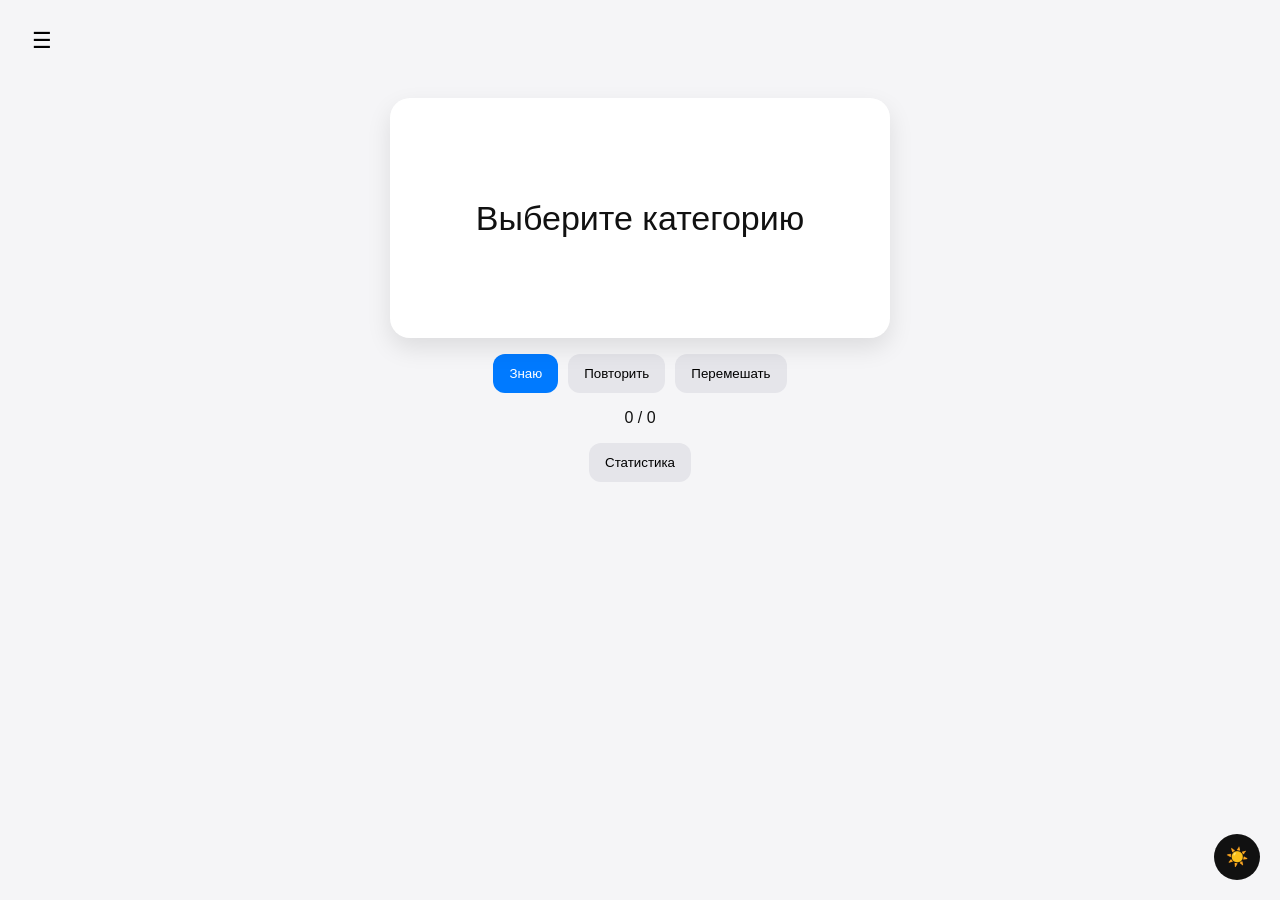
==== index.html @ 92a5ac87 "Bust GitHub Pages asset cache" ====
<!DOCTYPE html>
<html lang="ru">
<head>
  <meta charset="UTF-8">
  <meta name="viewport" content="width=device-width, initial-scale=1.0">
  <title>Flashcards</title>
  <link rel="stylesheet" href="style.css?v=20260807">
</head>

<body>

<!-- ===== TOP BAR ===== -->
<header class="topbar">
  <button id="menuBtn" class="menu-btn">☰</button>
</header>

<!-- ===== SIDEBAR ===== -->
<div class="sidebar" id="sidebar">

  <h3>Меню</h3>

  <!-- импорт -->
  <label class="file-upload hidden-menu-item">
    <input type="file" id="fileInput" accept=".json">
    <div class="file-btn">📂 Выбрать файл</div>
    <div id="fileName">Файл не выбран</div>
  </label>

  <!-- уровень -->
  <div class="menu-section hidden-menu-item">
    <label>Уровень</label>
    <select id="levelSelect">
      <option value="A1">A1</option>
      <option value="A2">A2</option>
      <option value="B1">B1</option>
      <option value="B2">B2</option>
      <option value="C1">C1</option>
    </select>
  </div>

  <!-- категория -->
  <div class="menu-section">
    <label>Категория</label>
    <select id="topicSelect"></select>
  </div>

</div> <!-- ЗАКРЫВАЕМ SIDEBAR -->

<div class="overlay" id="overlay"></div>


<!-- ===== MAIN ===== -->
<main class="container">

  <div class="card" id="card">
    <div class="card-inner" id="cardInner">

      <div class="card-front">
        <span id="word">Выберите категорию</span>
      </div>

      <div class="card-back">
        <span id="translation"></span>
      </div>

    </div>
  </div>

  <div class="buttons">
    <button id="knowBtn" class="primary">Знаю</button>
    <button id="repeatBtn" class="secondary-btn">Повторить</button>
    <button id="shuffleBtn" class="secondary-btn">Перемешать</button>
  </div>

  <p id="stats">0 / 0</p>

  <button id="openStats" class="secondary-btn">Статистика</button>

</main>

<!-- ===== MODAL ===== -->
<div class="modal" id="statsModal">
  <div class="modal-content">
    <h2>Статистика</h2>
    <p id="modalStats"></p>
    <button id="closeStats" class="secondary-btn">Закрыть</button>
  </div>
</div>

<!-- ===== THEME ===== -->
<button id="themeToggle" class="theme-toggle">☀️</button>

<script src="data_compact_final.js?v=20260807"></script>
<script src="script.js?v=20260807"></script>

</body>
</html>
---- style.css ----
:root {
  --bg: #f5f5f7;
  --text: #111;
  --card: #ffffff;
  --primary: #007aff;
}

body.dark {
  --bg: #1c1c1e;
  --text: #fff;
  --card: #2c2c2e;
}

body {
  margin: 0;
  font-family: -apple-system, BlinkMacSystemFont, "SF Pro Display", "SF Pro Text", "Helvetica Neue", Arial, sans-serif;
  background: var(--bg);
  color: var(--text);
}

/* topbar */
.topbar {
  padding: 16px;
}

.menu-btn {
  font-size: 22px;
  background: none;
  border: none;
  cursor: pointer;
}

/* container */
.container {
  max-width: 500px;
  margin: auto;
  padding: 16px;
  text-align: center;
}

/* card */
.card {
  perspective: 1000px;
}

.card-inner {
  height: 240px;
  position: relative;
  transform-style: preserve-3d;
  transition: transform 0.5s cubic-bezier(.4,.2,.2,1);
}

.card-inner.flipped {
  transform: rotateY(180deg);
}

.card-front,
.card-back {
  position: absolute;
  inset: 0;
  border-radius: 20px;
  background: var(--card);
  font-family: -apple-system, BlinkMacSystemFont, "SF Pro Display", "SF Pro Text", "Helvetica Neue", Arial, sans-serif;
  letter-spacing: 0;
  display: flex;
  align-items: center;
  justify-content: center;
  font-size: 34px;
  box-shadow: 0 10px 25px rgba(0,0,0,0.1);
  backface-visibility: hidden;
  box-sizing: border-box;
  padding: 22px;
  overflow: hidden;
}

.card-back {
  transform: rotateY(180deg);
  font-size: 34px;
  flex-direction: column;
  overflow-y: auto;
}

/* buttons */
.buttons {
  display: flex;
  justify-content: center;
  gap: 10px;
  margin-top: 16px;
}

button {
  padding: 12px 16px;
  border-radius: 12px;
  border: none;
  cursor: pointer;
  transition: transform 0.15s ease, box-shadow 0.15s ease;
}

button:active {
  transform: scale(0.96);
}

.primary {
  background: var(--primary);
  color: white;
}

.secondary-btn {
  background: #E5E5EA;
}

body.dark .secondary-btn {
  background: var(--card);
  color: white;
}

/* sidebar */
.sidebar {
  position: fixed;
  top: 0;
  left: 0;
  width: 280px;
  height: 100%;
  box-sizing: border-box;
  background: var(--card);
  padding: 20px;
  transform: translateX(-100%);
  transition: transform 0.3s ease;
  z-index: 1001;
}

.sidebar.open {
  transform: translateX(0);
}

.overlay {
  position: fixed;
  inset: 0;
  background: rgba(0,0,0,0.25);
  opacity: 0;
  pointer-events: none;
  transition: opacity 0.25s;
  z-index: 1000;
}

.overlay.show {
  opacity: 1;
  pointer-events: auto;
}

/* file upload */
.file-upload input {
  display: none;
}

.hidden-menu-item {
  display: none !important;
}

.file-btn {
  background: var(--card);
  padding: 10px;
  border-radius: 10px;
  margin-top: 10px;
  box-shadow: 0 2px 6px rgba(0,0,0,0.1);
}

#fileName {
  font-size: 13px;
  margin-top: 6px;
  opacity: 0.7;
}

/* modal */
.modal {
  position: fixed;
  inset: 0;
  display: none;
  align-items: center;
  justify-content: center;
  background: rgba(0,0,0,0.3);
  z-index: 1002;
}

.modal.show {
  display: flex;
}

.modal-content {
  background: var(--card);
  padding: 20px;
  border-radius: 16px;
  max-width: 320px;
  width: calc(100% - 40px);
  animation: pop 0.25s ease;
}

/* theme btn */
.theme-toggle {
  position: fixed;
  right: 20px;
  bottom: 20px;
  background: #111;
  color: white;
  padding: 12px;
  border-radius: 50%;
  font-size: 18px;
  z-index: 1003;
}

@keyframes pop {
  from {
    transform: scale(0.9);
    opacity: 0;
  }
  to {
    transform: scale(1);
    opacity: 1;
  }
}

/* ===== iOS MENU STYLE ===== */

.menu-section {
  margin-bottom: 18px;
}

.menu-section label {
  font-size: 13px;
  opacity: 0.6;
  display: block;
  margin-bottom: 6px;
}

.menu-section select {
  width: 100%;
  padding: 10px 12px;
  border-radius: 10px;
  border: none;
  background: var(--bg);
  font-size: 15px;
  box-shadow: inset 0 1px 2px rgba(0,0,0,0.08);
}

body.dark .menu-section select {
  background: #1c1c1e;
  color: white;
}

.translation-main {
  font-size: 34px;
  font-weight: 600;
  text-align: center;
  overflow-wrap: anywhere;
}

.example-block {
  margin-top: 20px;
  padding-top: 16px;
  border-top: 1px solid rgba(128,128,128,.25);
  max-width: 100%;
  text-align: center;
  overflow-wrap: anywhere;
}

.example-de {
  margin-top: 10px;
  font-size: 18px;
  line-height: 1.4;
  font-weight: 600;
}

.example-ru {
  margin-top: 8px;
  font-size: 15px;
  line-height: 1.4;
  opacity: .75;
}

.front-word {
  font-size: 34px;
  font-weight: 600;
  text-align: center;
}

.front-hint {
  margin-top: 10px;
  font-size: 18px;
  font-weight: 500;
  opacity: 0.62;
  text-align: center;
}

@media (max-width: 520px) {
  .card-inner {
    height: 240px;
  }

  .card-front,
  .card-back {
    padding: 18px;
  }

  .translation-main {
    font-size: 30px;
  }

  .example-block {
    margin-top: 16px;
    padding-top: 12px;
  }

  .example-de {
    font-size: 16px;
  }

  .example-ru {
    font-size: 14px;
  }

  .front-word {
    font-size: 30px;
  }

  .front-hint {
    font-size: 16px;
  }

  .buttons {
    flex-wrap: wrap;
  }
}
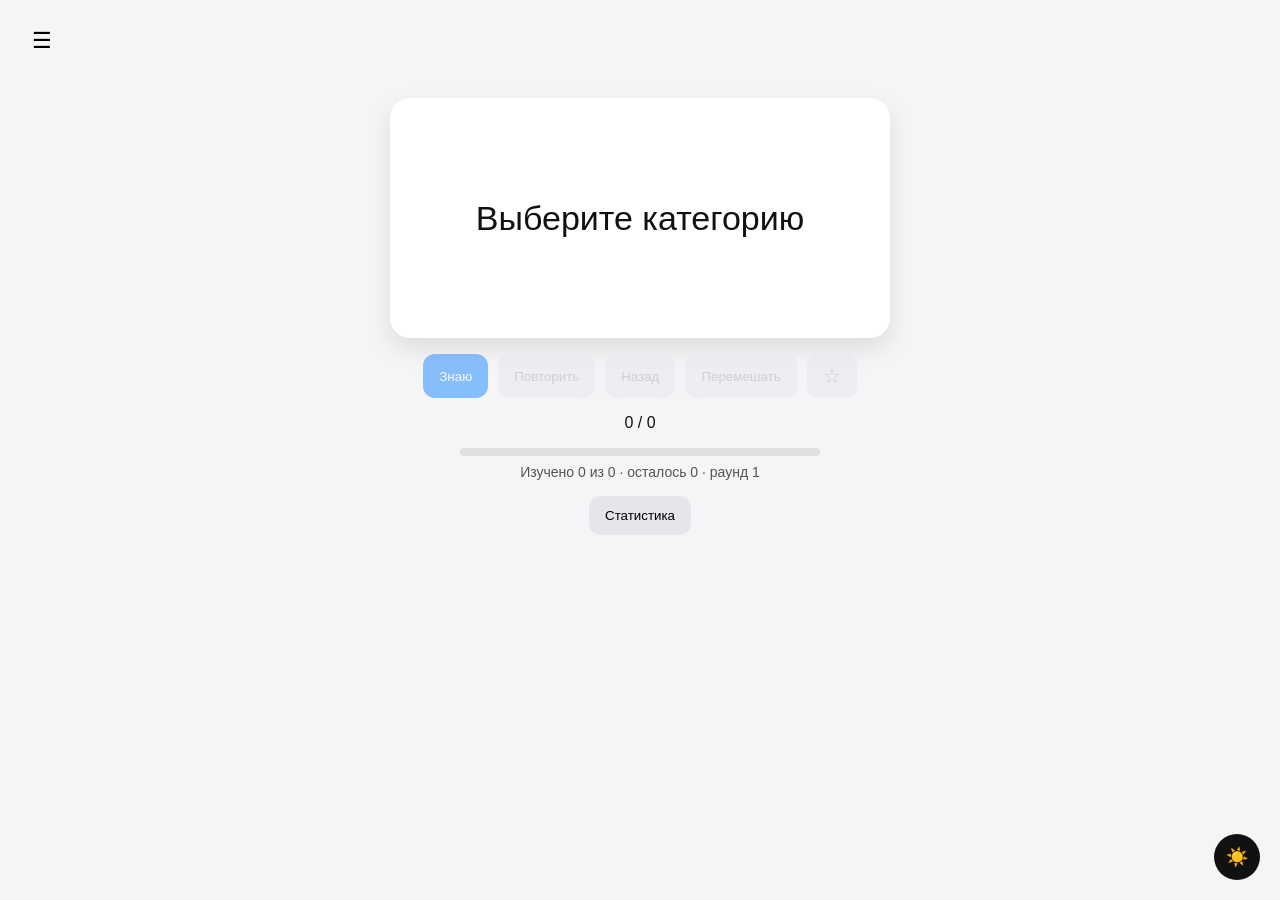
==== commit ab745655: "Prepare flashcards learning workflow" ====
--- a/index.html
+++ b/index.html
@@ -4,7 +4,7 @@
   <meta charset="UTF-8">
   <meta name="viewport" content="width=device-width, initial-scale=1.0">
   <title>Flashcards</title>
-  <link rel="stylesheet" href="style.css?v=20260807">
+  <link rel="stylesheet" href="style.css?v=20261011a">
 </head>
 
 <body>
@@ -44,6 +44,15 @@
     <select id="topicSelect"></select>
   </div>
 
+  <!-- режим -->
+  <div class="menu-section">
+    <label>Режим</label>
+    <select id="modeSelect">
+      <option value="category">Категория</option>
+      <option value="favorites">Избранное</option>
+    </select>
+  </div>
+
 </div> <!-- ЗАКРЫВАЕМ SIDEBAR -->
 
 <div class="overlay" id="overlay"></div>
@@ -69,10 +78,17 @@
   <div class="buttons">
     <button id="knowBtn" class="primary">Знаю</button>
     <button id="repeatBtn" class="secondary-btn">Повторить</button>
+    <button id="undoBtn" class="secondary-btn">Назад</button>
     <button id="shuffleBtn" class="secondary-btn">Перемешать</button>
+    <button id="favoriteBtn" class="secondary-btn favorite-btn" aria-label="Добавить в избранное">☆</button>
   </div>
 
   <p id="stats">0 / 0</p>
+
+  <div class="progress-track" aria-label="Прогресс категории">
+    <div id="progressBar" class="progress-bar"></div>
+  </div>
+  <p id="progressDetails" class="progress-details">Изучено 0 из 0 · осталось 0</p>
 
   <button id="openStats" class="secondary-btn">Статистика</button>
 
@@ -90,8 +106,8 @@
 <!-- ===== THEME ===== -->
 <button id="themeToggle" class="theme-toggle">☀️</button>
 
-<script src="data_compact_final.js?v=20260807"></script>
-<script src="script.js?v=20260807"></script>
+<script src="data_compact_final.js?v=20261011a"></script>
+<script src="script.js?v=20261011a"></script>
 
 </body>
 </html>
--- a/style.css
+++ b/style.css
@@ -86,6 +86,7 @@
   justify-content: center;
   gap: 10px;
   margin-top: 16px;
+  flex-wrap: wrap;
 }
 
 button {
@@ -96,6 +97,12 @@
   transition: transform 0.15s ease, box-shadow 0.15s ease;
 }
 
+button:disabled {
+  cursor: default;
+  opacity: 0.45;
+  transform: none;
+}
+
 button:active {
   transform: scale(0.96);
 }
@@ -112,6 +119,41 @@
 body.dark .secondary-btn {
   background: var(--card);
   color: white;
+}
+
+.favorite-btn {
+  min-width: 48px;
+  font-size: 20px;
+  line-height: 1;
+}
+
+.favorite-btn.active {
+  background: #ffcc00;
+  color: #111;
+}
+
+.progress-track {
+  width: 100%;
+  max-width: 360px;
+  height: 8px;
+  margin: 12px auto 0;
+  border-radius: 999px;
+  background: rgba(128,128,128,.18);
+  overflow: hidden;
+}
+
+.progress-bar {
+  width: 0;
+  height: 100%;
+  border-radius: inherit;
+  background: var(--primary);
+  transition: width 0.25s ease;
+}
+
+.progress-details {
+  margin: 8px 0 16px;
+  font-size: 14px;
+  opacity: 0.7;
 }
 
 /* sidebar */
@@ -254,6 +296,15 @@
   overflow-wrap: anywhere;
 }
 
+.grammar-block {
+  margin-top: 14px;
+  font-size: 15px;
+  line-height: 1.45;
+  opacity: 0.72;
+  text-align: center;
+  overflow-wrap: anywhere;
+}
+
 .example-block {
   margin-top: 20px;
   padding-top: 16px;
@@ -327,6 +378,18 @@
   }
 
   .buttons {
-    flex-wrap: wrap;
-  }
-}
+    gap: 8px;
+  }
+
+  button {
+    padding: 11px 13px;
+  }
+
+  .progress-track {
+    max-width: 300px;
+  }
+
+  .progress-details {
+    font-size: 13px;
+  }
+}
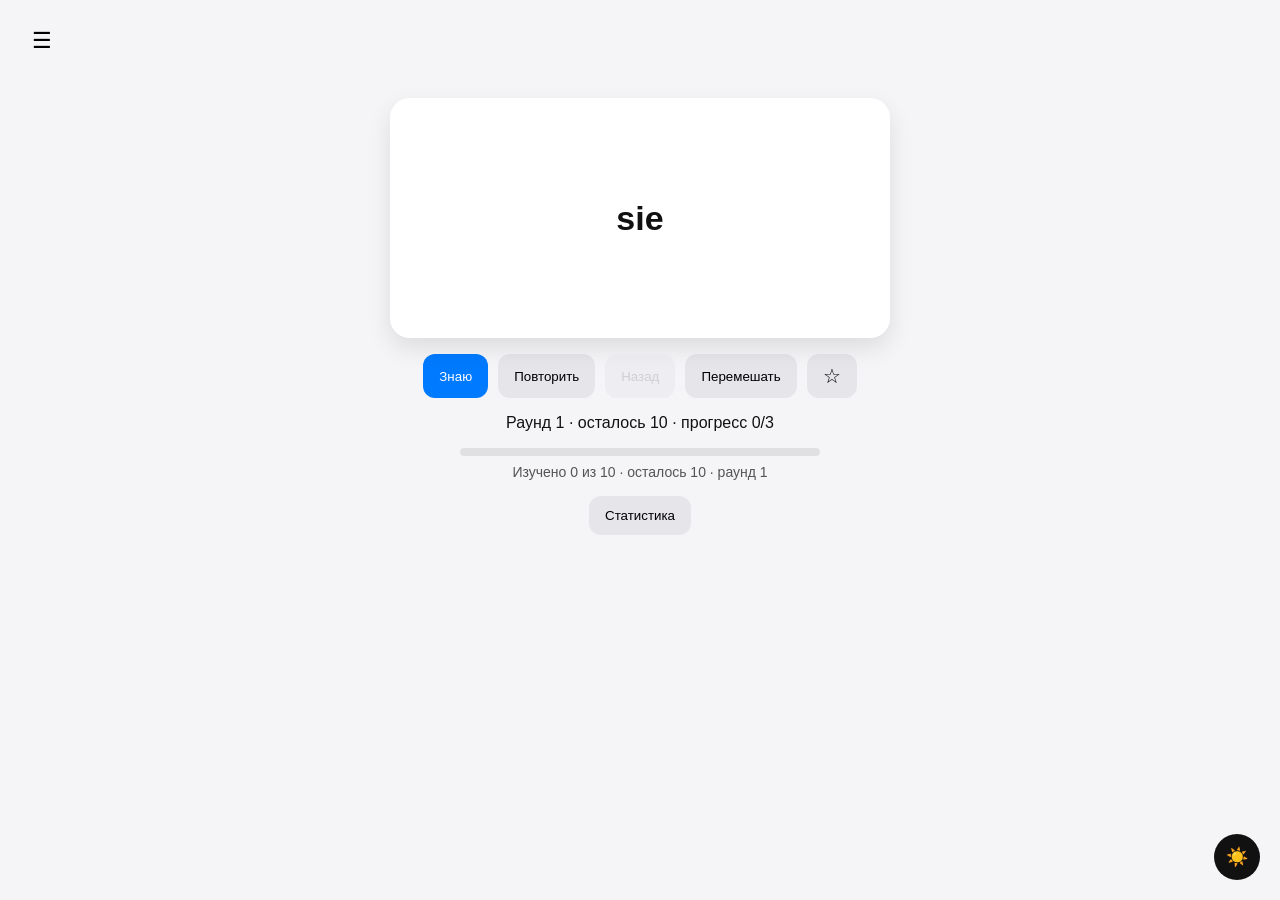
==== commit 27919482: "Prepare German Flashcards release" ====
--- a/index.html
+++ b/index.html
@@ -106,8 +106,8 @@
 <!-- ===== THEME ===== -->
 <button id="themeToggle" class="theme-toggle">☀️</button>
 
-<script src="data_compact_final.js?v=20261011a"></script>
-<script src="script.js?v=20261011a"></script>
+<script src="data_verified.js?v=20261011b"></script>
+<script src="script.js?v=20261011b"></script>
 
 </body>
 </html>
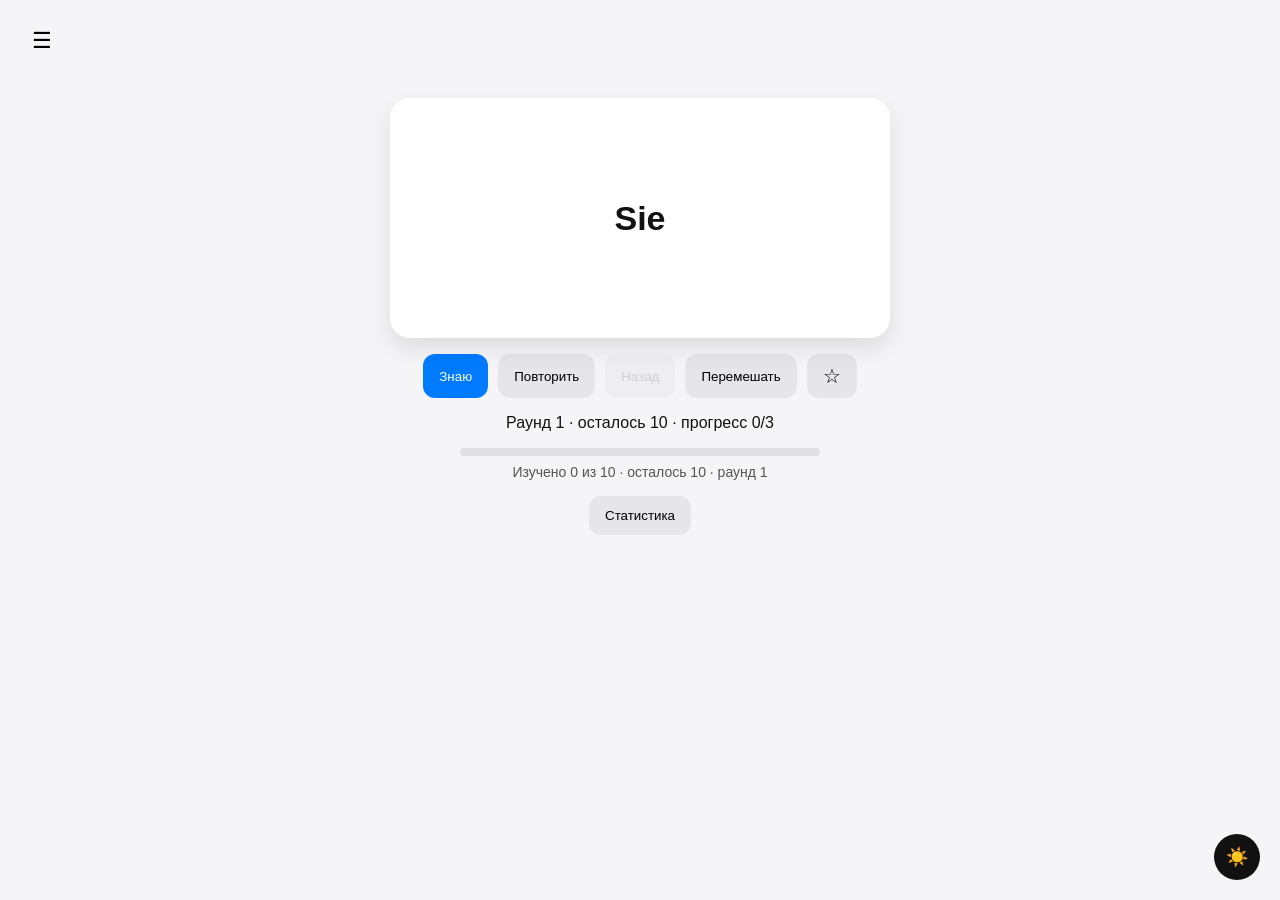
==== commit 7cff9191: "Fix generated flashcard examples" ====
--- a/index.html
+++ b/index.html
@@ -106,7 +106,7 @@
 <!-- ===== THEME ===== -->
 <button id="themeToggle" class="theme-toggle">☀️</button>
 
-<script src="data_verified.js?v=20261011b"></script>
+<script src="data_verified.js?v=20261011c"></script>
 <script src="script.js?v=20261011b"></script>
 
 </body>
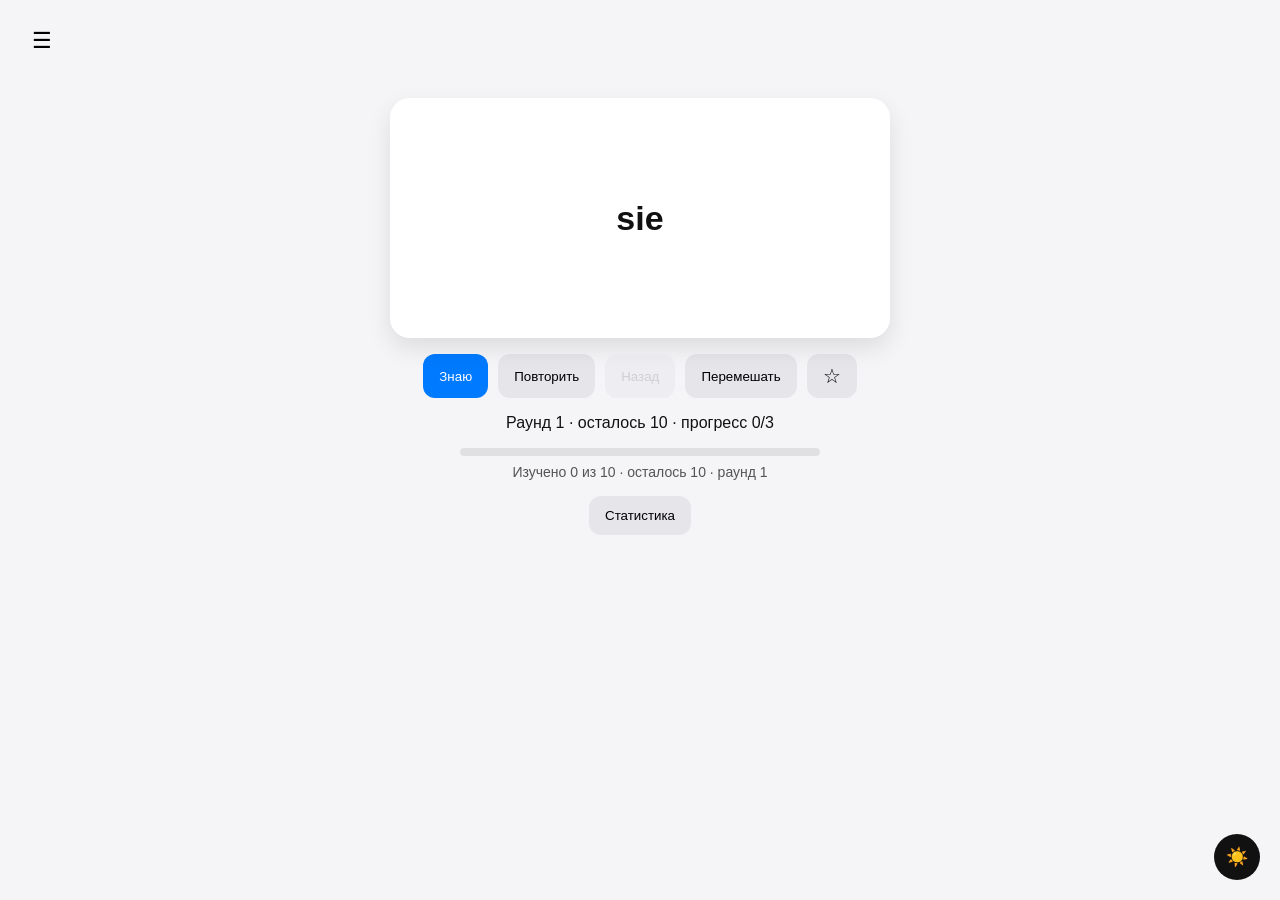
==== commit 4548a9c6: "Import reviewed verb cards" ====
--- a/index.html
+++ b/index.html
@@ -106,7 +106,7 @@
 <!-- ===== THEME ===== -->
 <button id="themeToggle" class="theme-toggle">☀️</button>
 
-<script src="data_verified.js?v=20261011c"></script>
+<script src="data_verified.js?v=20261011d"></script>
 <script src="script.js?v=20261011b"></script>
 
 </body>
